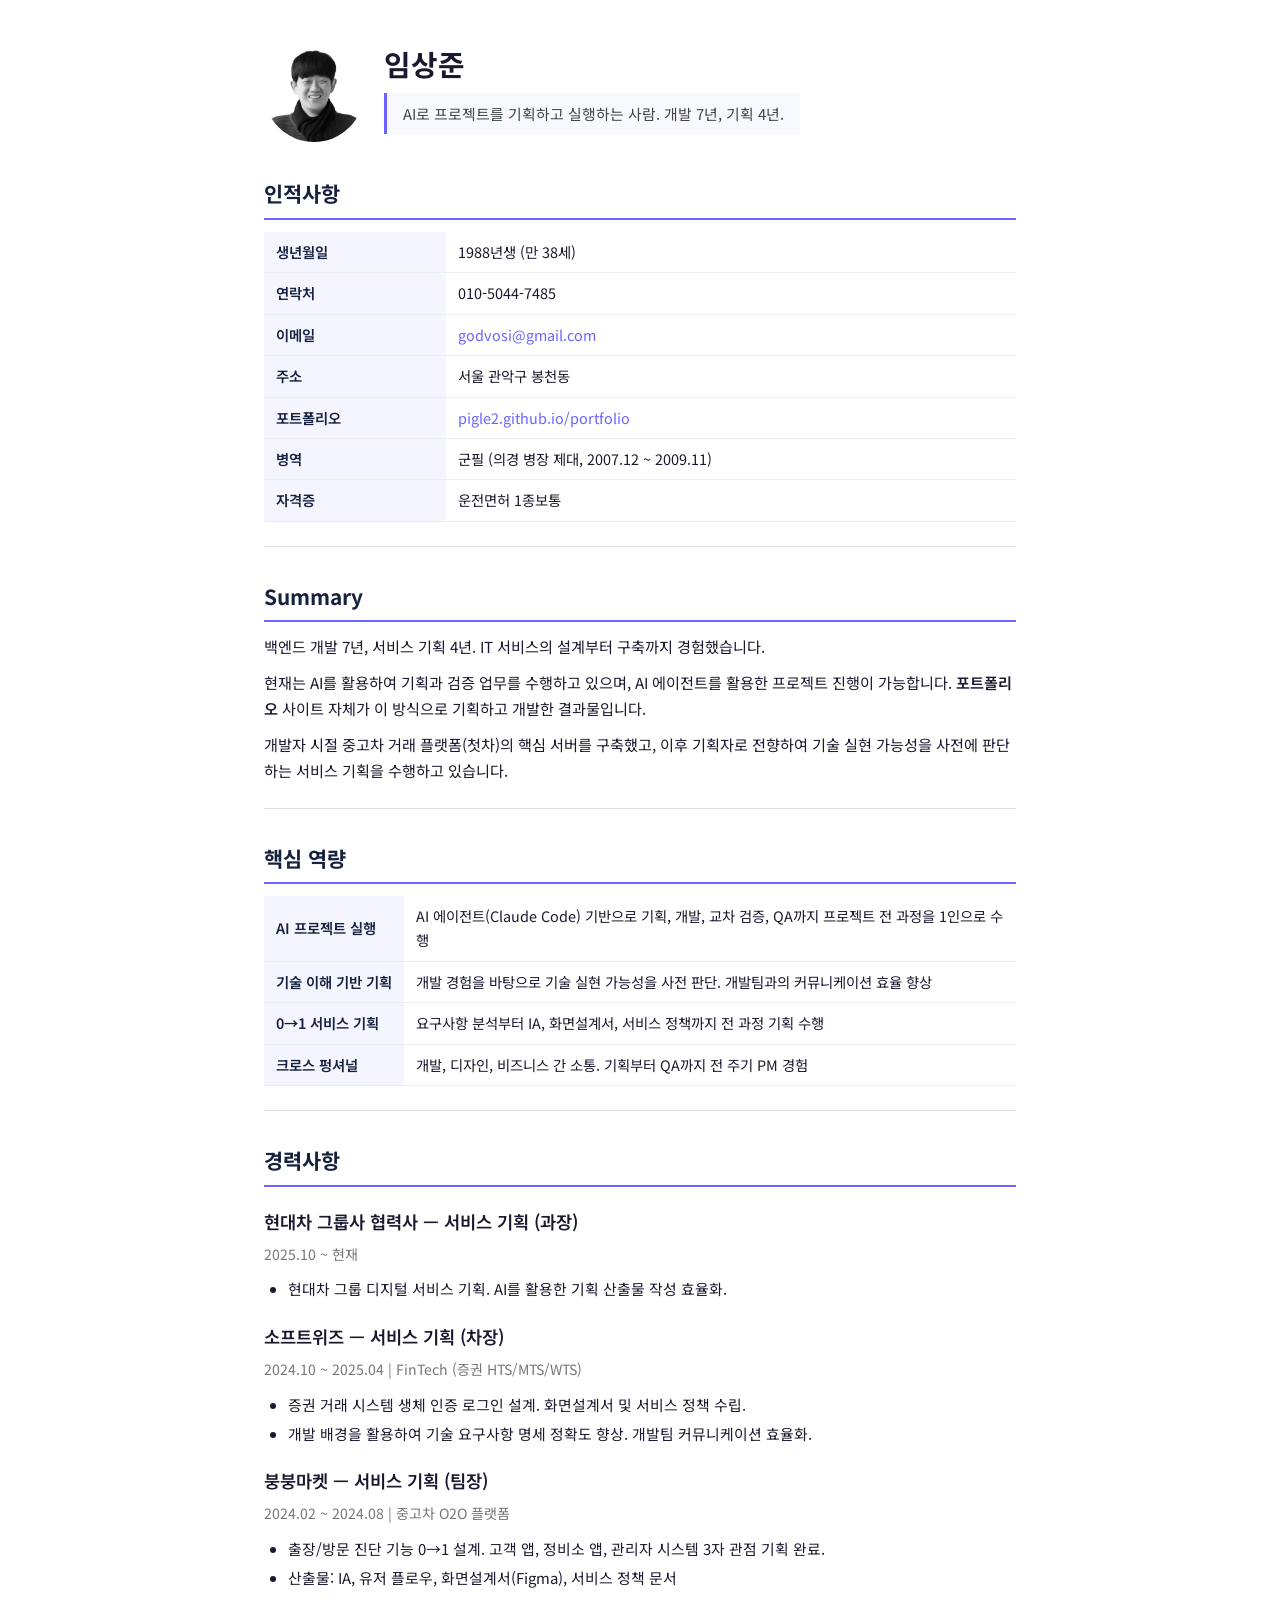
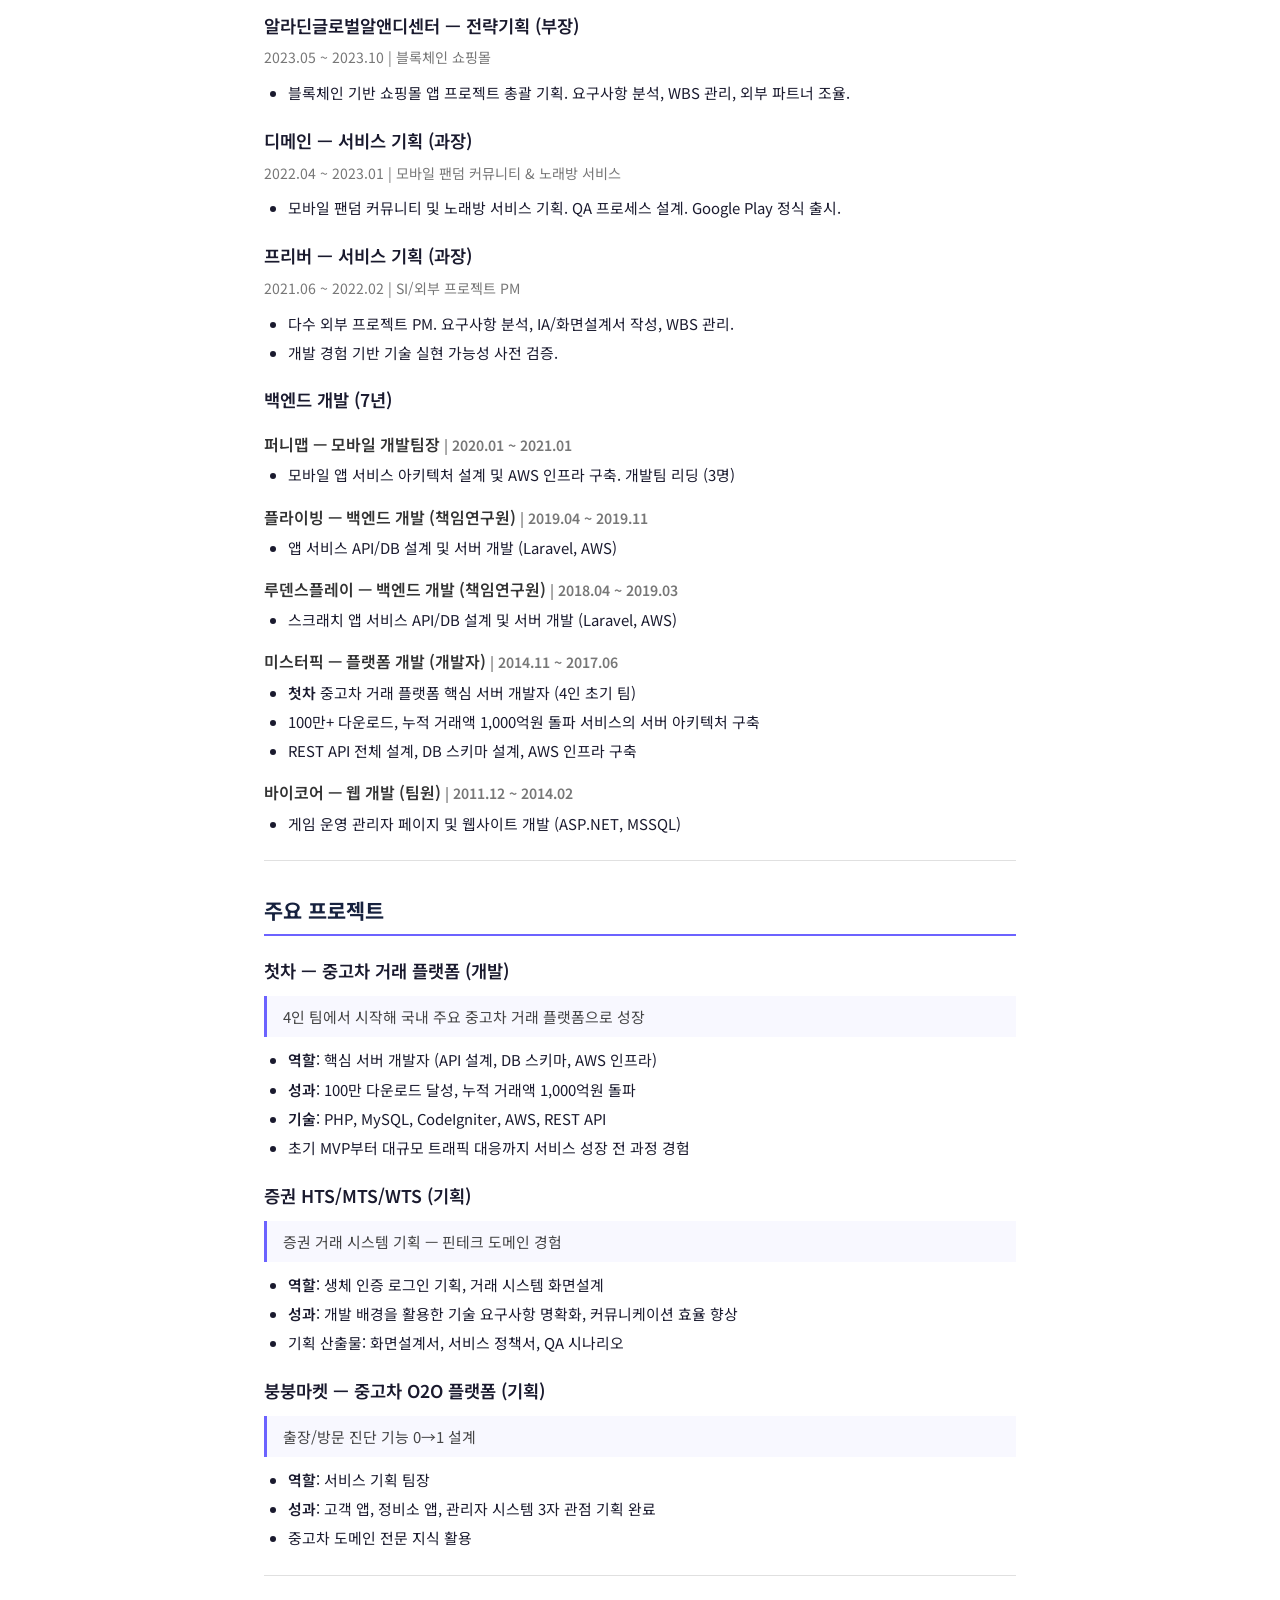
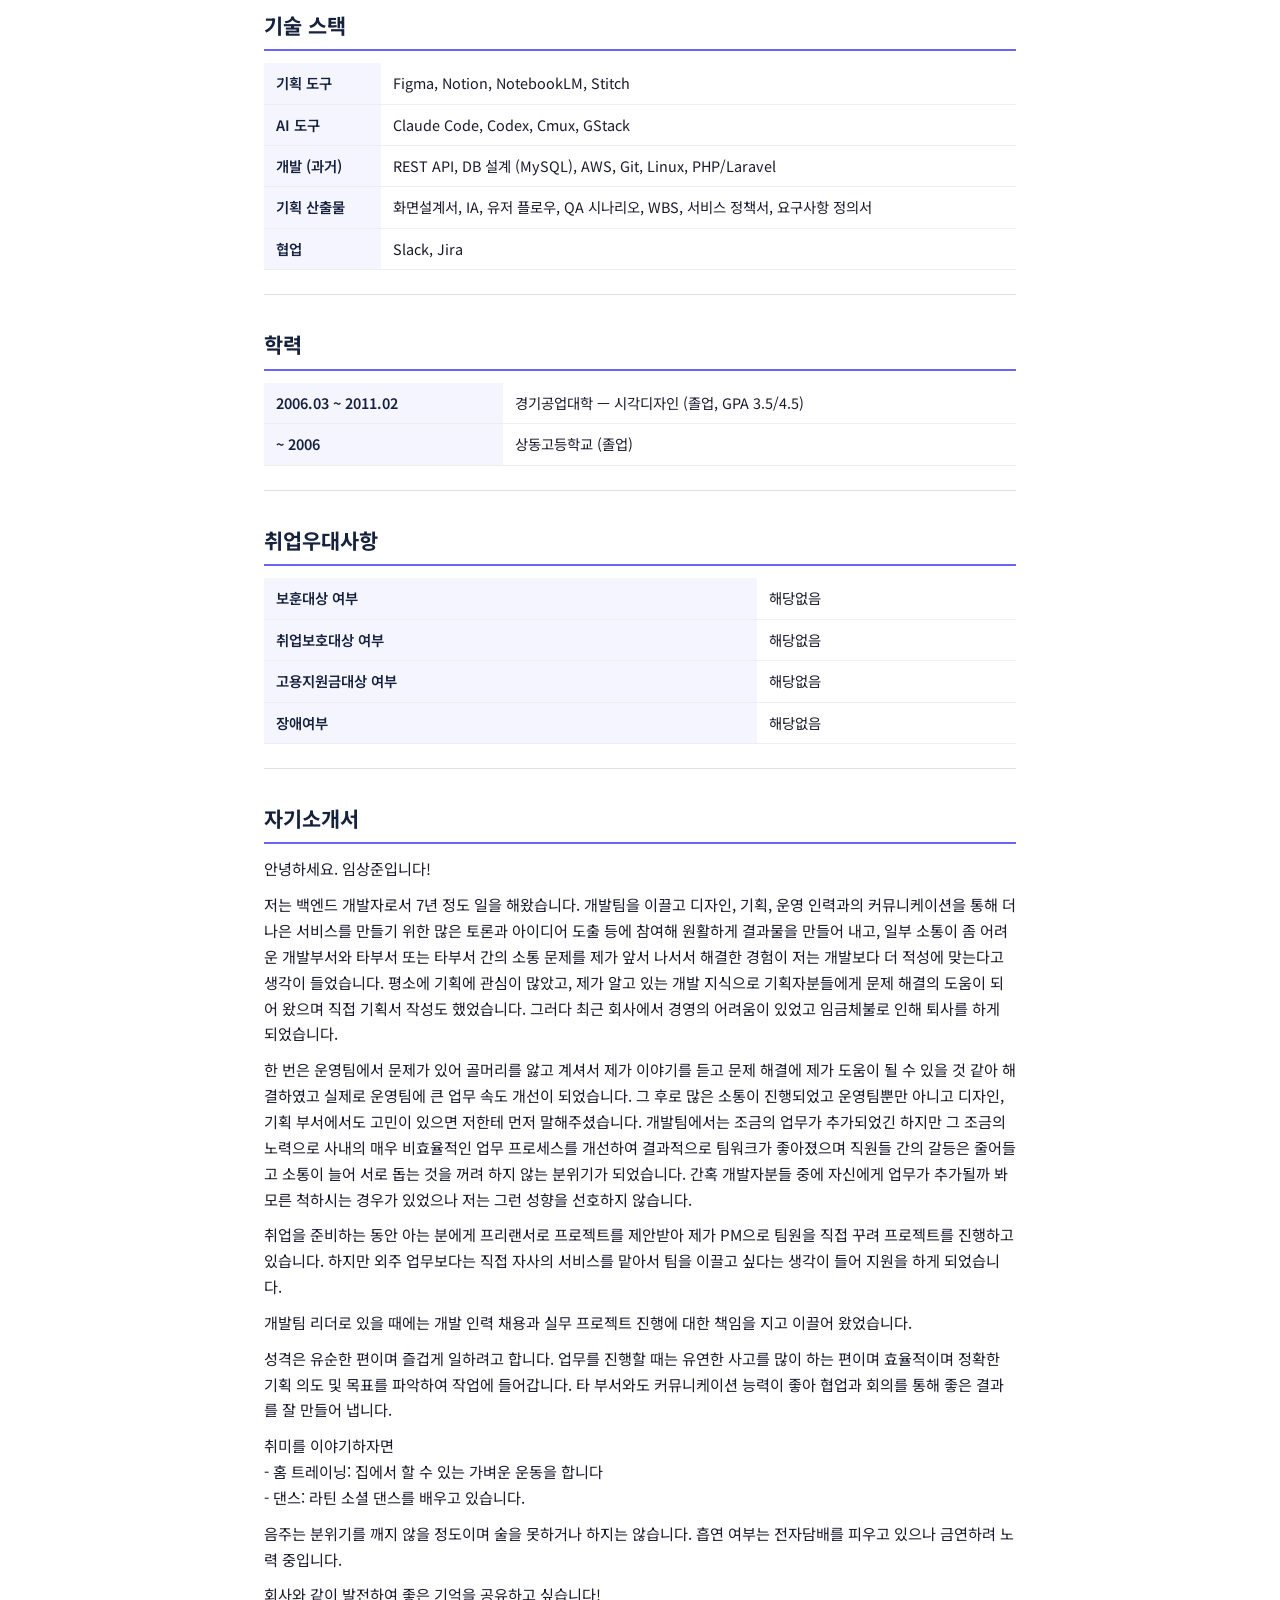
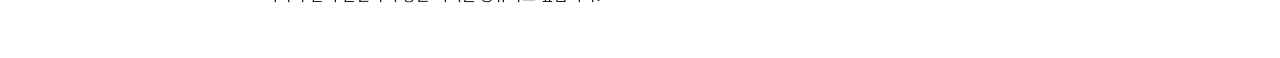
==== resume/index.html @ 90fac3fa "이력서 경로 정리: resume.html → resume/index.html - /portfolio/resume/ 으로 깔끔한 URL 접근 - resume-v1.html → res" ====
<!DOCTYPE html>
<html lang="ko">
<head>
<meta charset="UTF-8">
<meta name="viewport" content="width=device-width, initial-scale=1.0">
<title>임상준 — AI로 프로젝트를 진행하는 사람</title>
<link href="https://fonts.googleapis.com/css2?family=Noto+Sans+KR:wght@300;400;500;700&display=swap" rel="stylesheet">
<style>
* { margin: 0; padding: 0; box-sizing: border-box; }
body { font-family: 'Noto Sans KR', sans-serif; color: #1a1a2e; line-height: 1.7; max-width: 800px; margin: 0 auto; padding: 40px 24px; background: #fff; }
h1 { font-size: 1.8rem; font-weight: 700; margin-bottom: 4px; }
h2 { font-size: 1.3rem; font-weight: 700; margin-top: 32px; margin-bottom: 12px; padding-bottom: 6px; border-bottom: 2px solid #6c63ff; color: #16213e; }
h3 { font-size: 1.1rem; font-weight: 600; margin-top: 20px; margin-bottom: 6px; color: #1a1a2e; }
h4 { font-size: 1rem; font-weight: 600; margin-top: 16px; margin-bottom: 4px; color: #333; }
p { margin-bottom: 10px; font-size: 0.95rem; }
blockquote { border-left: 3px solid #6c63ff; padding: 8px 16px; margin: 10px 0; background: #f8f8ff; color: #444; font-size: 0.93rem; }
ul { padding-left: 24px; margin-bottom: 10px; }
li { margin-bottom: 4px; font-size: 0.93rem; }
hr { border: none; border-top: 1px solid #e0e0e0; margin: 24px 0; }
table { width: 100%; border-collapse: collapse; margin: 12px 0; font-size: 0.9rem; }
th, td { padding: 8px 12px; text-align: left; border-bottom: 1px solid #eee; }
th { background: #f5f5ff; font-weight: 600; color: #16213e; white-space: nowrap; }
strong { font-weight: 600; }
a { color: #6c63ff; text-decoration: none; }
a:hover { text-decoration: underline; }
.date { color: #777; font-size: 0.88rem; }
@media print { body { padding: 20px; font-size: 0.9rem; } h2 { margin-top: 20px; } }
@media (max-width: 600px) { body { padding: 20px 16px; } h1 { font-size: 1.5rem; } .profile-header { flex-direction: column; align-items: center; text-align: center; } }
.profile-header { display: flex; align-items: center; gap: 20px; margin-bottom: 8px; }
.profile-photo { width: 100px; height: 100px; border-radius: 50%; object-fit: cover; }
</style>
</head>
<body>

<div class="profile-header">
<img src="../111.jpg" alt="임상준" class="profile-photo">
<div>
<h1>임상준</h1>
<blockquote style="margin-top:4px;">AI로 프로젝트를 기획하고 실행하는 사람. 개발 7년, 기획 4년.</blockquote>
</div>
</div>

<h2>인적사항</h2>
<table>
<tr><th>생년월일</th><td>1988년생 (만 38세)</td></tr>
<tr><th>연락처</th><td>010-5044-7485</td></tr>
<tr><th>이메일</th><td><a href="mailto:godvosi@gmail.com">godvosi@gmail.com</a></td></tr>
<tr><th>주소</th><td>서울 관악구 봉천동</td></tr>
<tr><th>포트폴리오</th><td><a href="https://pigle2.github.io/portfolio">pigle2.github.io/portfolio</a></td></tr>
<tr><th>병역</th><td>군필 (의경 병장 제대, 2007.12 ~ 2009.11)</td></tr>
<tr><th>자격증</th><td>운전면허 1종보통</td></tr>
</table>

<hr>

<h2>Summary</h2>
<p>백엔드 개발 7년, 서비스 기획 4년. IT 서비스의 설계부터 구축까지 경험했습니다.</p>
<p>현재는 AI를 활용하여 기획과 검증 업무를 수행하고 있으며, AI 에이전트를 활용한 프로젝트 진행이 가능합니다. <strong>포트폴리오</strong> 사이트 자체가 이 방식으로 기획하고 개발한 결과물입니다.</p>
<p>개발자 시절 중고차 거래 플랫폼(첫차)의 핵심 서버를 구축했고, 이후 기획자로 전향하여 기술 실현 가능성을 사전에 판단하는 서비스 기획을 수행하고 있습니다.</p>

<hr>

<h2>핵심 역량</h2>
<table>
<tr><th>AI 프로젝트 실행</th><td>AI 에이전트(Claude Code) 기반으로 기획, 개발, 교차 검증, QA까지 프로젝트 전 과정을 1인으로 수행</td></tr>
<tr><th>기술 이해 기반 기획</th><td>개발 경험을 바탕으로 기술 실현 가능성을 사전 판단. 개발팀과의 커뮤니케이션 효율 향상</td></tr>
<tr><th>0→1 서비스 기획</th><td>요구사항 분석부터 IA, 화면설계서, 서비스 정책까지 전 과정 기획 수행</td></tr>
<tr><th>크로스 펑셔널</th><td>개발, 디자인, 비즈니스 간 소통. 기획부터 QA까지 전 주기 PM 경험</td></tr>
</table>

<hr>

<h2>경력사항</h2>

<h3>현대차 그룹사 협력사 — 서비스 기획 (과장)</h3>
<p class="date">2025.10 ~ 현재</p>
<ul>
<li>현대차 그룹 디지털 서비스 기획. AI를 활용한 기획 산출물 작성 효율화.</li>
</ul>

<h3>소프트위즈 — 서비스 기획 (차장)</h3>
<p class="date">2024.10 ~ 2025.04 | FinTech (증권 HTS/MTS/WTS)</p>
<ul>
<li>증권 거래 시스템 생체 인증 로그인 설계. 화면설계서 및 서비스 정책 수립.</li>
<li>개발 배경을 활용하여 기술 요구사항 명세 정확도 향상. 개발팀 커뮤니케이션 효율화.</li>
</ul>

<h3>붕붕마켓 — 서비스 기획 (팀장)</h3>
<p class="date">2024.02 ~ 2024.08 | 중고차 O2O 플랫폼</p>
<ul>
<li>출장/방문 진단 기능 0→1 설계. 고객 앱, 정비소 앱, 관리자 시스템 3자 관점 기획 완료.</li>
<li>산출물: IA, 유저 플로우, 화면설계서(Figma), 서비스 정책 문서</li>
</ul>

<h3>알라딘글로벌알앤디센터 — 전략기획 (부장)</h3>
<p class="date">2023.05 ~ 2023.10 | 블록체인 쇼핑몰</p>
<ul>
<li>블록체인 기반 쇼핑몰 앱 프로젝트 총괄 기획. 요구사항 분석, WBS 관리, 외부 파트너 조율.</li>
</ul>

<h3>디메인 — 서비스 기획 (과장)</h3>
<p class="date">2022.04 ~ 2023.01 | 모바일 팬덤 커뮤니티 &amp; 노래방 서비스</p>
<ul>
<li>모바일 팬덤 커뮤니티 및 노래방 서비스 기획. QA 프로세스 설계. Google Play 정식 출시.</li>
</ul>

<h3>프리버 — 서비스 기획 (과장)</h3>
<p class="date">2021.06 ~ 2022.02 | SI/외부 프로젝트 PM</p>
<ul>
<li>다수 외부 프로젝트 PM. 요구사항 분석, IA/화면설계서 작성, WBS 관리.</li>
<li>개발 경험 기반 기술 실현 가능성 사전 검증.</li>
</ul>

<h3>백엔드 개발 (7년)</h3>

<h4>퍼니맵 — 모바일 개발팀장 <span class="date">| 2020.01 ~ 2021.01</span></h4>
<ul><li>모바일 앱 서비스 아키텍처 설계 및 AWS 인프라 구축. 개발팀 리딩 (3명)</li></ul>

<h4>플라이빙 — 백엔드 개발 (책임연구원) <span class="date">| 2019.04 ~ 2019.11</span></h4>
<ul><li>앱 서비스 API/DB 설계 및 서버 개발 (Laravel, AWS)</li></ul>

<h4>루덴스플레이 — 백엔드 개발 (책임연구원) <span class="date">| 2018.04 ~ 2019.03</span></h4>
<ul><li>스크래치 앱 서비스 API/DB 설계 및 서버 개발 (Laravel, AWS)</li></ul>

<h4>미스터픽 — 플랫폼 개발 (개발자) <span class="date">| 2014.11 ~ 2017.06</span></h4>
<ul>
<li><strong>첫차</strong> 중고차 거래 플랫폼 핵심 서버 개발자 (4인 초기 팀)</li>
<li>100만+ 다운로드, 누적 거래액 1,000억원 돌파 서비스의 서버 아키텍처 구축</li>
<li>REST API 전체 설계, DB 스키마 설계, AWS 인프라 구축</li>
</ul>

<h4>바이코어 — 웹 개발 (팀원) <span class="date">| 2011.12 ~ 2014.02</span></h4>
<ul><li>게임 운영 관리자 페이지 및 웹사이트 개발 (ASP.NET, MSSQL)</li></ul>

<hr>

<h2>주요 프로젝트</h2>

<h3>첫차 — 중고차 거래 플랫폼 (개발)</h3>
<blockquote>4인 팀에서 시작해 국내 주요 중고차 거래 플랫폼으로 성장</blockquote>
<ul>
<li><strong>역할</strong>: 핵심 서버 개발자 (API 설계, DB 스키마, AWS 인프라)</li>
<li><strong>성과</strong>: 100만 다운로드 달성, 누적 거래액 1,000억원 돌파</li>
<li><strong>기술</strong>: PHP, MySQL, CodeIgniter, AWS, REST API</li>
<li>초기 MVP부터 대규모 트래픽 대응까지 서비스 성장 전 과정 경험</li>
</ul>

<h3>증권 HTS/MTS/WTS (기획)</h3>
<blockquote>증권 거래 시스템 기획 — 핀테크 도메인 경험</blockquote>
<ul>
<li><strong>역할</strong>: 생체 인증 로그인 기획, 거래 시스템 화면설계</li>
<li><strong>성과</strong>: 개발 배경을 활용한 기술 요구사항 명확화, 커뮤니케이션 효율 향상</li>
<li>기획 산출물: 화면설계서, 서비스 정책서, QA 시나리오</li>
</ul>

<h3>붕붕마켓 — 중고차 O2O 플랫폼 (기획)</h3>
<blockquote>출장/방문 진단 기능 0→1 설계</blockquote>
<ul>
<li><strong>역할</strong>: 서비스 기획 팀장</li>
<li><strong>성과</strong>: 고객 앱, 정비소 앱, 관리자 시스템 3자 관점 기획 완료</li>
<li>중고차 도메인 전문 지식 활용</li>
</ul>

<hr>

<h2>기술 스택</h2>
<table>
<tr><th>기획 도구</th><td>Figma, Notion, NotebookLM, Stitch</td></tr>
<tr><th>AI 도구</th><td>Claude Code, Codex, Cmux, GStack</td></tr>
<tr><th>개발 (과거)</th><td>REST API, DB 설계 (MySQL), AWS, Git, Linux, PHP/Laravel</td></tr>
<tr><th>기획 산출물</th><td>화면설계서, IA, 유저 플로우, QA 시나리오, WBS, 서비스 정책서, 요구사항 정의서</td></tr>
<tr><th>협업</th><td>Slack, Jira</td></tr>
</table>

<hr>

<h2>학력</h2>
<table>
<tr><th>2006.03 ~ 2011.02</th><td>경기공업대학 — 시각디자인 (졸업, GPA 3.5/4.5)</td></tr>
<tr><th>~ 2006</th><td>상동고등학교 (졸업)</td></tr>
</table>

<hr>

<h2>취업우대사항</h2>
<table>
<tr><th>보훈대상 여부</th><td>해당없음</td></tr>
<tr><th>취업보호대상 여부</th><td>해당없음</td></tr>
<tr><th>고용지원금대상 여부</th><td>해당없음</td></tr>
<tr><th>장애여부</th><td>해당없음</td></tr>
</table>

<hr>

<h2>자기소개서</h2>

<p>안녕하세요. 임상준입니다!</p>

<p>저는 백엔드 개발자로서 7년 정도 일을 해왔습니다.
개발팀을 이끌고 디자인, 기획, 운영 인력과의 커뮤니케이션을 통해 더 나은 서비스를 만들기 위한
많은 토론과 아이디어 도출 등에 참여해 원활하게 결과물을 만들어 내고, 일부 소통이 좀 어려운 개발부서와 타부서 또는 타부서 간의 소통 문제를 제가 앞서 나서서 해결한 경험이 저는 개발보다 더 적성에 맞는다고 생각이 들었습니다.
평소에 기획에 관심이 많았고, 제가 알고 있는 개발 지식으로 기획자분들에게 문제 해결의 도움이 되어 왔으며 직접 기획서 작성도 했었습니다.
그러다 최근 회사에서 경영의 어려움이 있었고 임금체불로 인해 퇴사를 하게 되었습니다.</p>

<p>한 번은 운영팀에서 문제가 있어 골머리를 앓고 계셔서 제가 이야기를 듣고 문제 해결에 제가 도움이 될 수 있을 것 같아
해결하였고 실제로 운영팀에 큰 업무 속도 개선이 되었습니다. 그 후로 많은 소통이 진행되었고 운영팀뿐만 아니고
디자인, 기획 부서에서도 고민이 있으면 저한테 먼저 말해주셨습니다. 개발팀에서는 조금의 업무가 추가되었긴 하지만
그 조금의 노력으로 사내의 매우 비효율적인 업무 프로세스를 개선하여 결과적으로 팀워크가 좋아졌으며
직원들 간의 갈등은 줄어들고 소통이 늘어 서로 돕는 것을 꺼려 하지 않는 분위기가 되었습니다.
간혹 개발자분들 중에 자신에게 업무가 추가될까 봐 모른 척하시는 경우가 있었으나 저는 그런 성향을 선호하지 않습니다.</p>

<p>취업을 준비하는 동안 아는 분에게 프리랜서로 프로젝트를 제안받아 제가 PM으로 팀원을 직접 꾸려 프로젝트를 진행하고 있습니다.
하지만 외주 업무보다는 직접 자사의 서비스를 맡아서 팀을 이끌고 싶다는 생각이 들어 지원을 하게 되었습니다.</p>

<p>개발팀 리더로 있을 때에는 개발 인력 채용과 실무 프로젝트 진행에 대한 책임을 지고 이끌어 왔었습니다.</p>

<p>성격은 유순한 편이며 즐겁게 일하려고 합니다.
업무를 진행할 때는 유연한 사고를 많이 하는 편이며 효율적이며 정확한
기획 의도 및 목표를 파악하여 작업에 들어갑니다.
타 부서와도 커뮤니케이션 능력이 좋아 협업과 회의를 통해 좋은 결과를 잘 만들어 냅니다.</p>

<p>취미를 이야기하자면<br>
- 홈 트레이닝: 집에서 할 수 있는 가벼운 운동을 합니다<br>
- 댄스: 라틴 소셜 댄스를 배우고 있습니다.</p>

<p>음주는 분위기를 깨지 않을 정도이며 술을 못하거나 하지는 않습니다.
흡연 여부는 전자담배를 피우고 있으나 금연하려 노력 중입니다.</p>

<p>회사와 같이 발전하여 좋은 기억을 공유하고 싶습니다!</p>

</body>
</html>
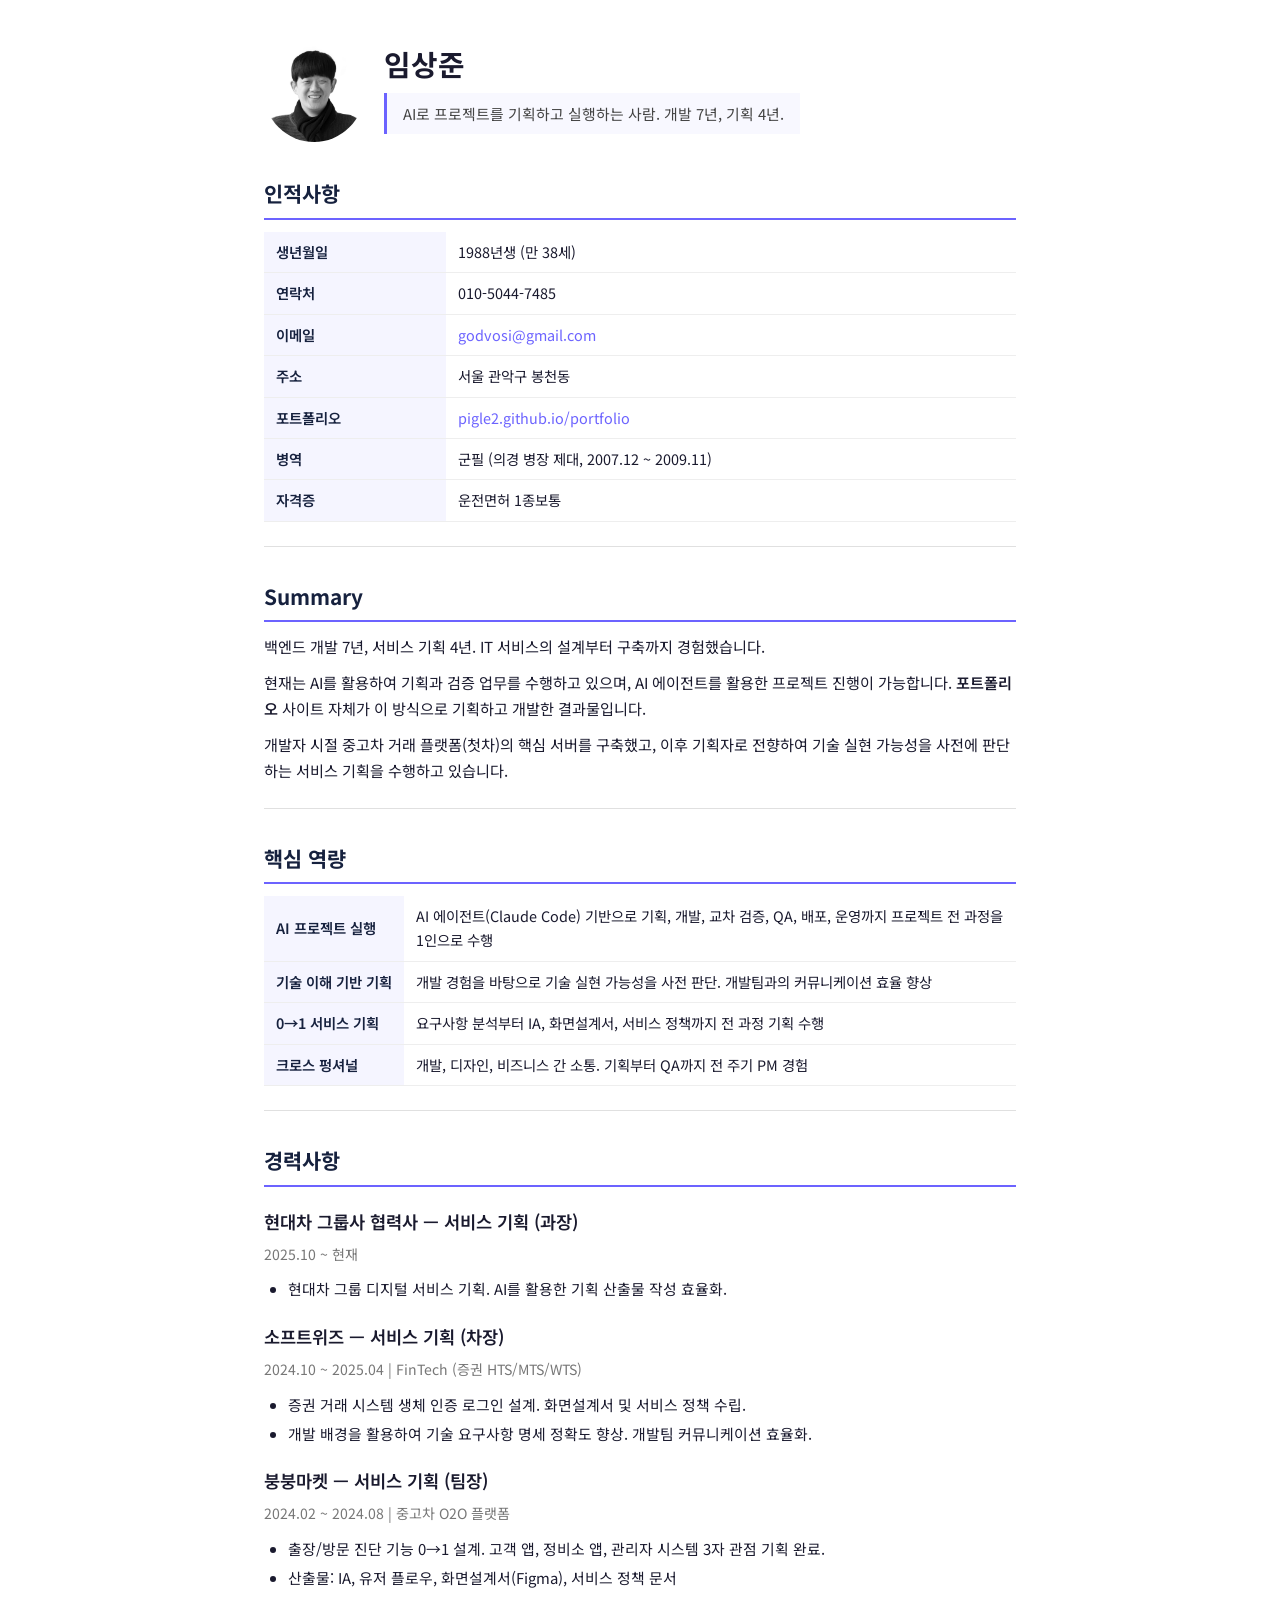
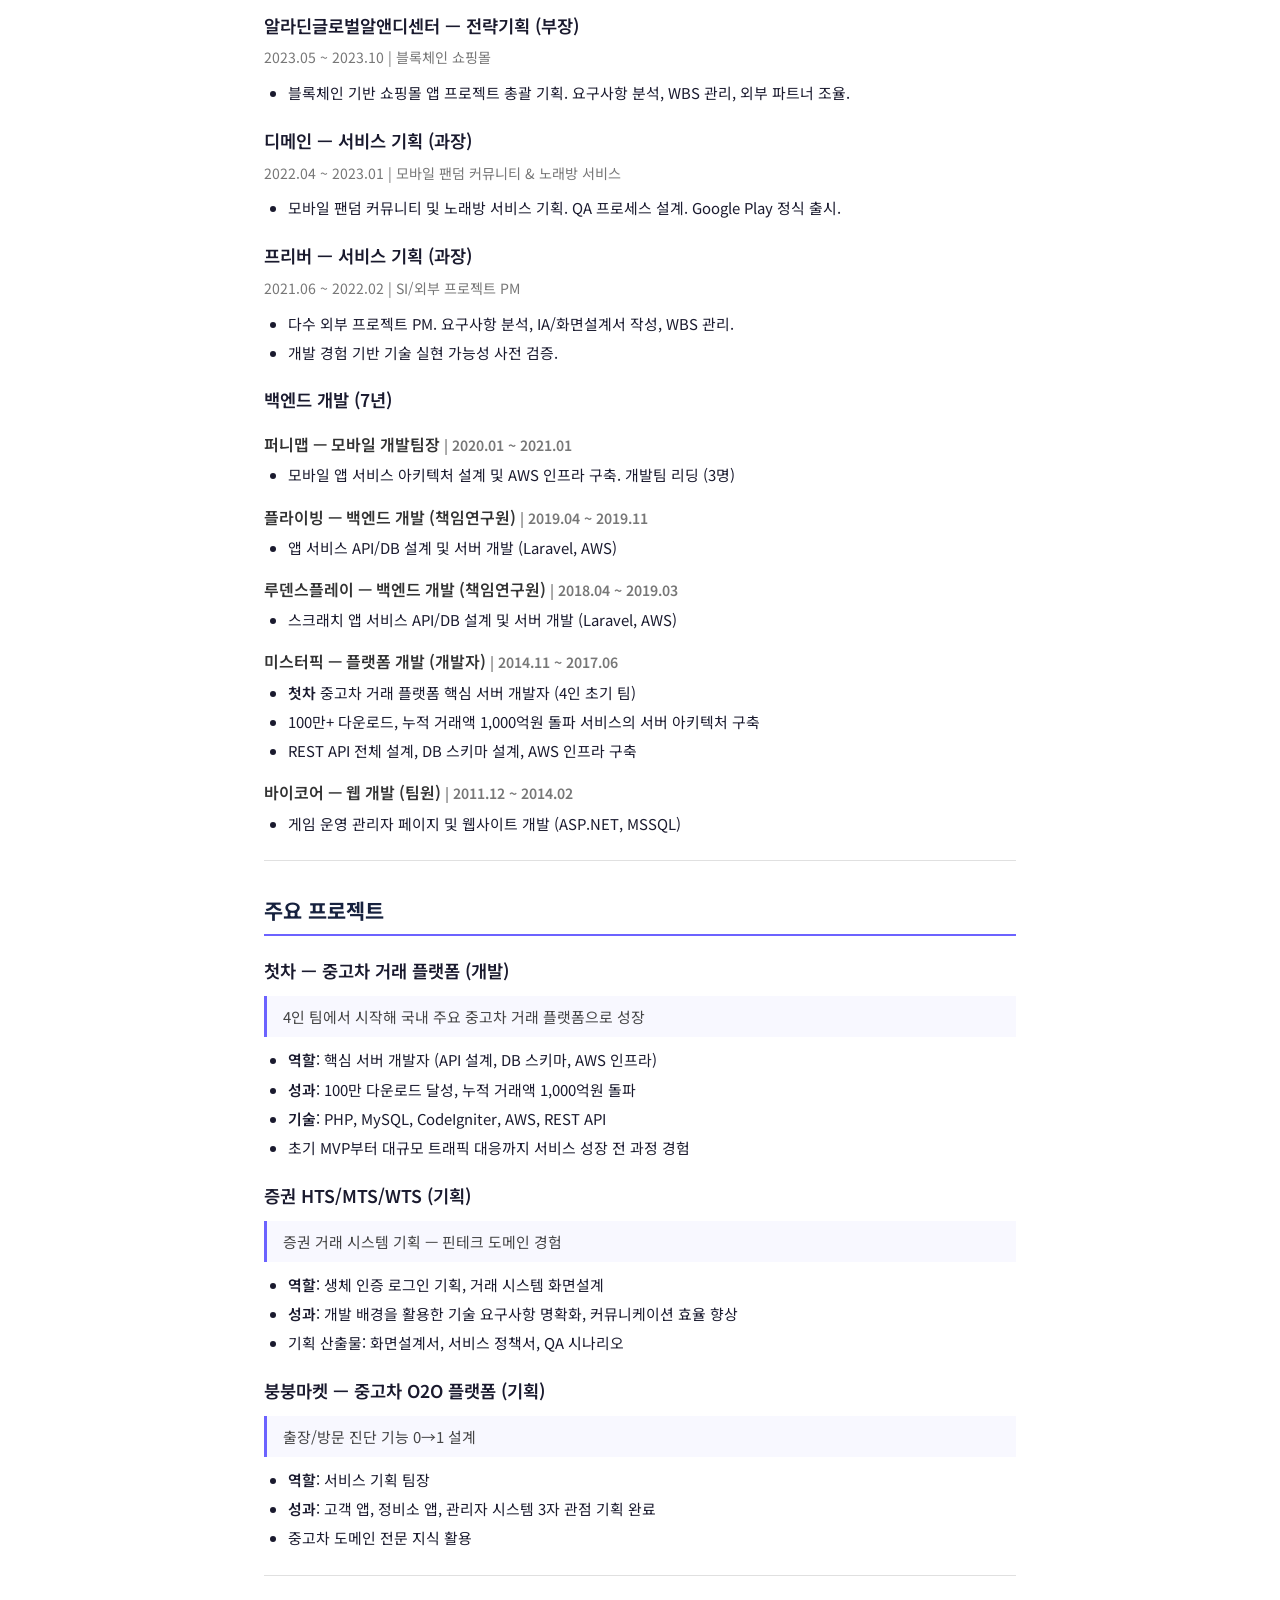
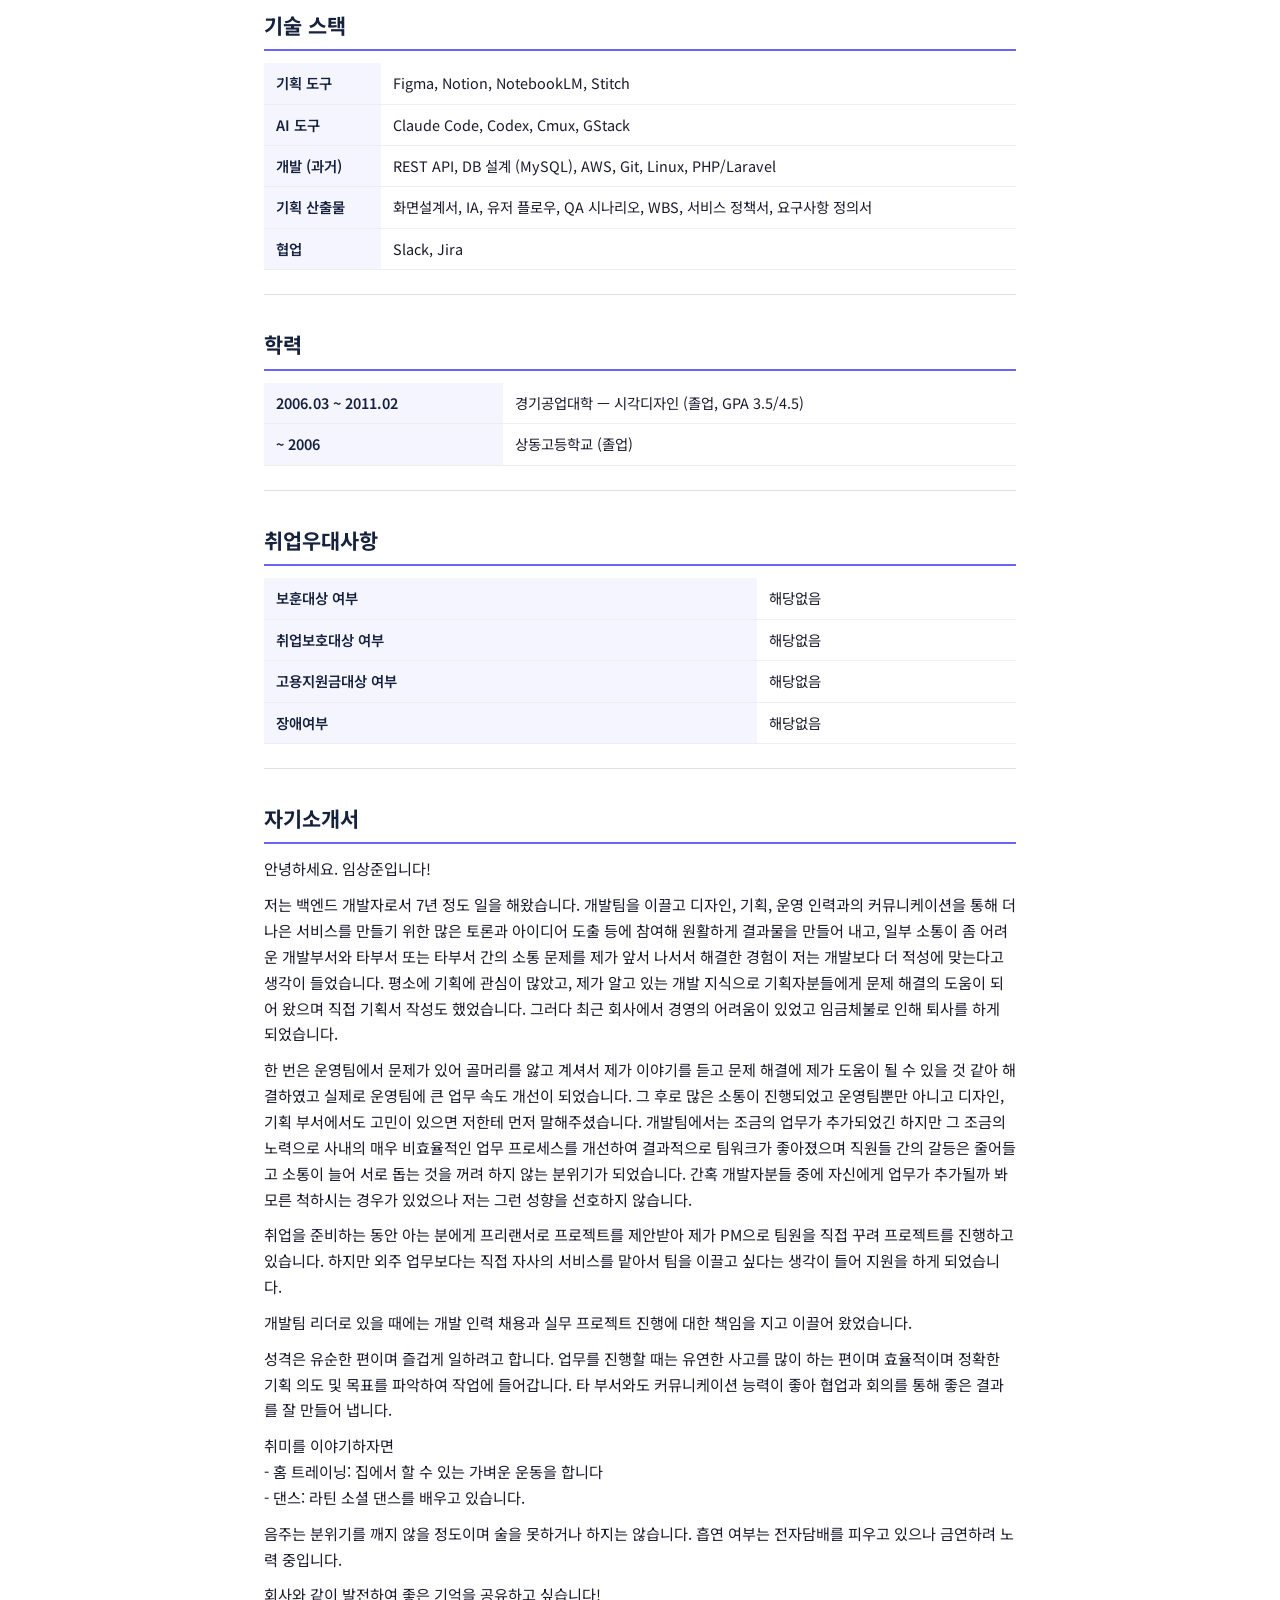
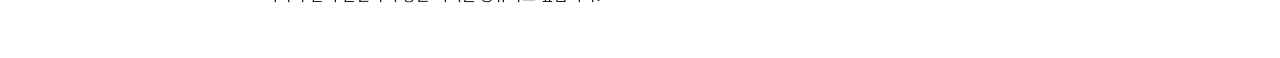
==== commit 80f6f425: "이력서 핵심역량 AI 프로젝트 실행 항목에 배포/운영 추가 Co-Authored-By: Claude Opus 4.6 (1M context) <noreply@anthropic.com" ====
--- a/resume/index.html
+++ b/resume/index.html
@@ -62,7 +62,7 @@
 
 <h2>핵심 역량</h2>
 <table>
-<tr><th>AI 프로젝트 실행</th><td>AI 에이전트(Claude Code) 기반으로 기획, 개발, 교차 검증, QA까지 프로젝트 전 과정을 1인으로 수행</td></tr>
+<tr><th>AI 프로젝트 실행</th><td>AI 에이전트(Claude Code) 기반으로 기획, 개발, 교차 검증, QA, 배포, 운영까지 프로젝트 전 과정을 1인으로 수행</td></tr>
 <tr><th>기술 이해 기반 기획</th><td>개발 경험을 바탕으로 기술 실현 가능성을 사전 판단. 개발팀과의 커뮤니케이션 효율 향상</td></tr>
 <tr><th>0→1 서비스 기획</th><td>요구사항 분석부터 IA, 화면설계서, 서비스 정책까지 전 과정 기획 수행</td></tr>
 <tr><th>크로스 펑셔널</th><td>개발, 디자인, 비즈니스 간 소통. 기획부터 QA까지 전 주기 PM 경험</td></tr>
